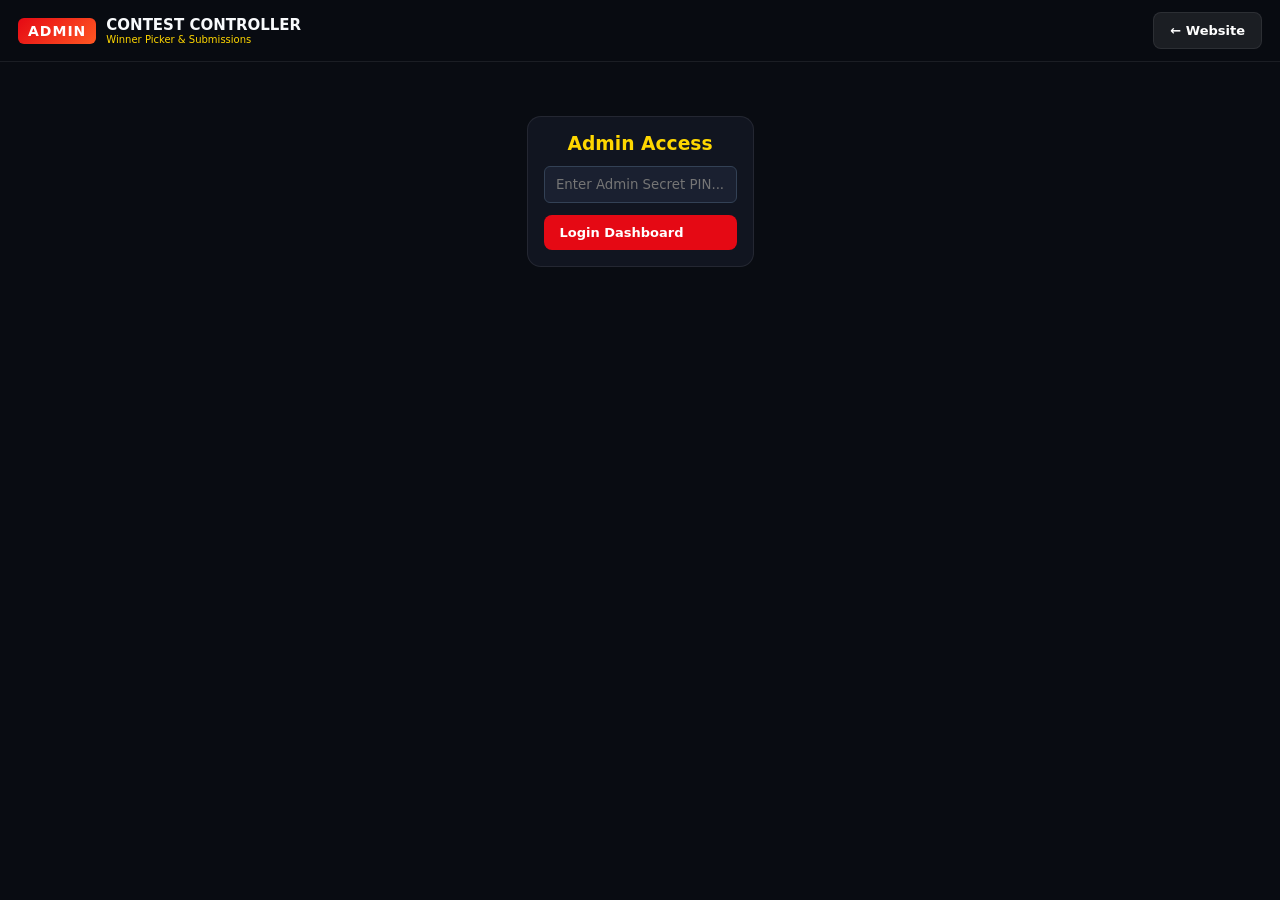
==== admin.html @ 9ddfe8a0 "Add admin.html for contest management interface" ====
<!DOCTYPE html>
<html lang="hi">
<head>
  <meta charset="UTF-8">
  <meta name="viewport" content="width=device-width, initial-scale=1.0">
  <title>NEWS 7AMPM - Live Contest Admin & Winner Picker</title>
  <link rel="stylesheet" href="style.css">
  <style>
    .admin-grid {
      display: grid;
      grid-template-columns: 1fr 1fr;
      gap: 16px;
    }
    @media(max-width: 768px) {
      .admin-grid { grid-template-columns: 1fr; }
    }
    .panel-box {
      background: var(--card-bg);
      border: 1px solid var(--card-border);
      border-radius: 14px;
      padding: 16px;
      display: flex;
      flex-direction: column;
      gap: 12px;
    }
    .winner-slot {
      background: rgba(10, 14, 24, 0.8);
      border: 2px dashed var(--accent);
      border-radius: 12px;
      padding: 18px;
      text-align: center;
    }
    .winner-name {
      font-size: 22px;
      font-weight: 900;
      color: var(--accent);
      margin: 6px 0;
    }
    .slot-title {
      font-size: 12px;
      text-transform: uppercase;
      font-weight: 800;
      color: var(--text-muted);
    }
  </style>
</head>
<body>

  <header class="app-header">
    <div class="brand-wrap">
      <div class="brand-logo">ADMIN</div>
      <div class="brand-text">
        <h1>CONTEST CONTROLLER</h1>
        <p>Winner Picker & Submissions</p>
      </div>
    </div>
    <a href="index.html" class="btn btn-secondary mini-btn">← Website</a>
  </header>

  <main class="main-wrapper">

    <!-- Admin Authentication State -->
    <div id="authGate" class="panel-box" style="max-width: 400px; margin: 40px auto; text-align: center;">
      <h3 style="color: var(--accent);">Admin Access</h3>
      <input type="password" id="adminPassInput" placeholder="Enter Admin Secret PIN..." style="padding: 10px; background: #1a2030; border: 1px solid #334155; color: #fff; border-radius: 6px; text-align: center;">
      <button class="btn btn-primary" onclick="verifyAdmin()">Login Dashboard</button>
    </div>

    <!-- Admin Operations Panel -->
    <div id="adminDashboard" style="display: none;" class="admin-grid">

      <!-- Left Column: Controls & Filters -->
      <div class="panel-box">
        <h3 style="color: var(--accent);">🎯 Contest Filter & Pick Winner</h3>
        
        <div style="display: flex; gap: 8px;">
          <input type="text" id="filterQC" placeholder="Question Code (e.g. QC-101)" style="flex: 1; padding: 8px; background: #161c2c; border: 1px solid #334155; color: #fff; border-radius: 6px;">
          <select id="filterCorrectOpt" style="padding: 8px; background: #161c2c; border: 1px solid #334155; color: #fff; border-radius: 6px;">
            <option value="A">Opt A</option>
            <option value="B">Opt B</option>
            <option value="C">Opt C</option>
            <option value="D" selected>Opt D</option>
          </select>
        </div>

        <button class="btn btn-accent" onclick="filterEligibleParticipants()">🔍 1. Filter Correct Submissions</button>
        <p style="font-size: 11px; color: var(--text-muted);" id="eligibleCountText">योग्य प्रतिभागी: 0</p>

        <!-- Lucky Draw Random Picker Button -->
        <div style="border-top: 1px solid var(--card-border); padding-top: 12px; display: flex; flex-direction: column; gap: 8px;">
          <button class="btn btn-primary" onclick="pickRandomWinner(1)">🥇 Pick 1st Winner (Random)</button>
          <button class="btn btn-secondary" onclick="pickRandomWinner(2)">🥈 Pick 2nd Winner (Random)</button>
          <button class="btn btn-secondary" onclick="pickRandomWinner(3)">🥉 Pick 3rd Winner (Random)</button>
        </div>
      </div>

      <!-- Right Column: Live Winner Podium Display -->
      <div class="panel-box">
        <h3 style="color: var(--accent);">🏆 Live Winner Showcase</h3>
        
        <div class="winner-slot">
          <div class="slot-title">🥇 FIRST WINNER</div>
          <div class="winner-name" id="win1">- WAITING -</div>
          <div style="font-size: 11px; color: var(--text-muted);" id="win1Details">Details will appear here</div>
        </div>

        <div class="winner-slot" style="border-color: #94a3b8;">
          <div class="slot-title">🥈 SECOND WINNER</div>
          <div class="winner-name" id="win2" style="color: #cbd5e1;">- WAITING -</div>
          <div style="font-size: 11px; color: var(--text-muted);" id="win2Details">Details will appear here</div>
        </div>

        <div class="winner-slot" style="border-color: #cd7f32;">
          <div class="slot-title">🥉 THIRD WINNER</div>
          <div class="winner-name" id="win3" style="color: #cd7f32;">- WAITING -</div>
          <div style="font-size: 11px; color: var(--text-muted);" id="win3Details">Details will appear here</div>
        </div>
      </div>

    </div>

  </main>

  <script>
    const ADMIN_SECRET_PIN = "7ampm2026"; // Change to your preferred PIN
    let allSubmissions = [];
    let eligiblePool = [];

    function verifyAdmin() {
      const pin = document.getElementById('adminPassInput').value.trim();
      if (pin === ADMIN_SECRET_PIN) {
        document.getElementById('authGate').style.display = 'none';
        document.getElementById('adminDashboard').style.display = 'grid';
        loadAdminData();
      } else {
        alert("गलत पासवर्ड!");
      }
    }

    async function loadAdminData() {
      // Connects with Apps Script (action=getAdminData)
      try {
        const res = await fetch("https://script.google.com/macros/s/AKfycbx_PLACEHOLDER_KEY/exec?action=getAdminData&pin=" + ADMIN_SECRET_PIN);
        const data = await res.json();
        allSubmissions = data.records || [];
      } catch (e) {
        // Mock fallback data for instant demo
        allSubmissions = [
          { name: "Rahul Sharma", phone: "98765xxxxx", qCode: "QC-101", selectedOption: "D" },
          { name: "Sunil Verma", phone: "91234xxxxx", qCode: "QC-101", selectedOption: "D" },
          { name: "Pooja Singh", phone: "94567xxxxx", qCode: "QC-101", selectedOption: "B" },
          { name: "Vikram Das", phone: "96789xxxxx", qCode: "QC-101", selectedOption: "D" }
        ];
      }
    }

    function filterEligibleParticipants() {
      const qCode = document.getElementById('filterQC').value.trim().toUpperCase();
      const correct = document.getElementById('filterCorrectOpt').value.trim().toUpperCase();

      eligiblePool = allSubmissions.filter(item => {
        const matchQC = qCode ? (item.qCode && item.qCode.toUpperCase() === qCode) : true;
        const matchAns = item.selectedOption && item.selectedOption.toUpperCase() === correct;
        return matchQC && matchAns;
      });

      document.getElementById('eligibleCountText').innerText = `योग्य प्रतिभागी (Correct Answers): ${eligiblePool.length}`;
      if (eligiblePool.length === 0) {
        alert("इस फ़िल्टर में कोई सही जवाब नहीं मिला!");
      }
    }

    function pickRandomWinner(rank) {
      if (eligiblePool.length === 0) {
        alert("पहले 'Filter Correct Submissions' दबाकर लिस्ट लोड करें!");
        return;
      }

      const randIdx = Math.floor(Math.random() * eligiblePool.length);
      const winner = eligiblePool[randIdx];

      // Remove winner so same person doesn't win 1st and 2nd
      eligiblePool.splice(randIdx, 1);

      document.getElementById(`win${rank}`).innerText = winner.name;
      document.getElementById(`win${rank}Details`).innerText = `Phone: ${winner.phone || 'Verified'} | Code: ${winner.qCode}`;
    }
  </script>
</body>
</html>
---- style.css ----
:root {
  --bg-dark: #090c12;
  --card-bg: rgba(20, 25, 38, 0.75);
  --card-border: rgba(255, 255, 255, 0.08);
  --primary: #e50914;
  --accent: #ffd700;
  --accent-glow: rgba(255, 215, 0, 0.35);
  --text-main: #f8fafc;
  --text-muted: #94a3b8;
  --success: #10b981;
  --info: #3b82f6;
  --dock-bg: rgba(14, 18, 27, 0.92);
}

* {
  margin: 0;
  padding: 0;
  box-sizing: border-box;
  font-family: 'Segoe UI', system-ui, -apple-system, sans-serif;
}

body {
  background-color: var(--bg-dark);
  color: var(--text-main);
  padding-bottom: 85px; /* Dock bar spacing */
  overflow-x: hidden;
}

/* Header */
.app-header {
  position: sticky;
  top: 0;
  z-index: 100;
  background: rgba(9, 12, 18, 0.95);
  backdrop-filter: blur(12px);
  border-bottom: 1px solid var(--card-border);
  padding: 12px 18px;
  display: flex;
  justify-content: space-between;
  align-items: center;
}

.brand-wrap {
  display: flex;
  align-items: center;
  gap: 10px;
}

.brand-logo {
  background: linear-gradient(135deg, var(--primary), #ff5722);
  color: #fff;
  font-weight: 900;
  font-size: 14px;
  padding: 5px 10px;
  border-radius: 6px;
  letter-spacing: 1px;
}

.brand-text h1 {
  font-size: 15px;
  font-weight: 800;
  color: var(--text-main);
}

.brand-text p {
  font-size: 10px;
  color: var(--accent);
}

.header-right {
  display: flex;
  align-items: center;
  gap: 12px;
}

.live-indicator {
  display: inline-flex;
  align-items: center;
  gap: 6px;
  background: rgba(229, 9, 20, 0.15);
  border: 1px solid var(--primary);
  color: #ff4d4d;
  font-size: 11px;
  font-weight: 800;
  padding: 4px 10px;
  border-radius: 20px;
}

.live-indicator.closed {
  background: rgba(148, 163, 184, 0.1);
  border-color: var(--text-muted);
  color: var(--text-muted);
}

.pulse-dot {
  width: 7px;
  height: 7px;
  background: var(--primary);
  border-radius: 50%;
  animation: pulseAnim 1.2s infinite;
}

@keyframes pulseAnim {
  0% { transform: scale(0.9); opacity: 0.6; }
  50% { transform: scale(1.3); opacity: 1; }
  100% { transform: scale(0.9); opacity: 0.6; }
}

.menu-toggle-btn {
  background: transparent;
  border: 1px solid var(--card-border);
  color: var(--text-main);
  font-size: 18px;
  padding: 4px 10px;
  border-radius: 6px;
  cursor: pointer;
}

/* Side Drawer Menu */
.side-drawer {
  position: fixed;
  top: 0;
  right: -280px;
  width: 270px;
  height: 100vh;
  background: #111522;
  border-left: 1px solid var(--card-border);
  z-index: 200;
  transition: right 0.3s ease;
  padding: 20px;
  display: flex;
  flex-direction: column;
  gap: 16px;
}

.side-drawer.open {
  right: 0;
}

.drawer-header {
  display: flex;
  justify-content: space-between;
  align-items: center;
  border-bottom: 1px solid var(--card-border);
  padding-bottom: 10px;
}

.drawer-nav a {
  display: block;
  color: var(--text-main);
  text-decoration: none;
  padding: 10px 0;
  font-size: 14px;
  border-bottom: 1px dashed rgba(255, 255, 255, 0.05);
}

/* Container */
.main-wrapper {
  max-width: 960px;
  margin: 0 auto;
  padding: 14px;
  display: flex;
  flex-direction: column;
  gap: 18px;
}

/* Hero Section */
.hero-card {
  background: linear-gradient(135deg, rgba(20, 25, 42, 0.9) 0%, rgba(10, 13, 20, 0.95) 100%);
  border: 1px solid var(--card-border);
  border-radius: 16px;
  padding: 20px 18px;
  text-align: center;
  box-shadow: 0 10px 30px rgba(0, 0, 0, 0.5);
}

.hero-card h2 {
  font-size: 20px;
  font-weight: 900;
  color: #fff;
  margin-bottom: 8px;
}

.hero-card h2 span {
  color: var(--accent);
}

.hero-card p {
  font-size: 13px;
  color: var(--text-muted);
  line-height: 1.5;
  margin-bottom: 16px;
}

.hero-actions {
  display: flex;
  justify-content: center;
  gap: 10px;
  flex-wrap: wrap;
}

.btn {
  padding: 10px 16px;
  border-radius: 8px;
  font-size: 13px;
  font-weight: 700;
  text-decoration: none;
  cursor: pointer;
  display: inline-flex;
  align-items: center;
  gap: 6px;
  border: none;
}

.btn-primary {
  background: var(--primary);
  color: #fff;
}

.btn-accent {
  background: var(--accent);
  color: #000;
}

.btn-secondary {
  background: rgba(255, 255, 255, 0.08);
  color: #fff;
  border: 1px solid var(--card-border);
}

/* Notice & Expandable Accordion */
.announcement-box {
  background: var(--card-bg);
  border: 1px solid var(--card-border);
  border-left: 4px solid var(--accent);
  border-radius: 12px;
  overflow: hidden;
}

.announcement-bar {
  padding: 14px;
  display: flex;
  justify-content: space-between;
  align-items: center;
  cursor: pointer;
}

.announcement-title {
  display: flex;
  align-items: center;
  gap: 8px;
  font-size: 13px;
  font-weight: 800;
  color: var(--accent);
}

.announcement-body {
  max-height: 0;
  overflow: hidden;
  transition: max-height 0.35s ease, padding 0.35s ease;
  background: rgba(10, 14, 22, 0.6);
  padding: 0 14px;
}

.announcement-body.active {
  max-height: 500px;
  padding: 14px;
  border-top: 1px solid var(--card-border);
}

.form-embed-wrapper {
  margin-top: 12px;
  text-align: center;
}

/* 2x2 Feature Grid Boxes */
.feature-grid {
  display: grid;
  grid-template-columns: repeat(2, 1fr);
  gap: 12px;
}

@media (max-width: 500px) {
  .feature-grid {
    grid-template-columns: 1fr;
  }
}

.square-card {
  background: var(--card-bg);
  border: 1px solid var(--card-border);
  border-radius: 14px;
  padding: 16px;
  display: flex;
  flex-direction: column;
  gap: 8px;
  text-decoration: none;
  color: inherit;
  transition: transform 0.2s ease, border-color 0.2s ease;
}

.square-card:hover {
  transform: translateY(-2px);
  border-color: var(--accent);
}

.square-icon {
  font-size: 26px;
}

.square-card h3 {
  font-size: 15px;
  color: #fff;
  font-weight: 800;
}

.square-card p {
  font-size: 11px;
  color: var(--text-muted);
  line-height: 1.4;
}

/* Participants Live Ticker Table */
.live-feed-section {
  background: var(--card-bg);
  border: 1px solid var(--card-border);
  border-radius: 14px;
  padding: 16px;
}

.feed-header {
  display: flex;
  justify-content: space-between;
  align-items: center;
  margin-bottom: 12px;
}

.feed-header h3 {
  font-size: 14px;
  color: var(--text-main);
  display: flex;
  align-items: center;
  gap: 6px;
}

.table-responsive {
  width: 100%;
  overflow-x: auto;
}

.live-table {
  width: 100%;
  border-collapse: collapse;
  font-size: 12px;
  text-align: left;
}

.live-table th {
  background: rgba(255, 255, 255, 0.04);
  padding: 8px 10px;
  color: var(--accent);
  font-weight: 700;
  border-bottom: 1px solid var(--card-border);
}

.live-table td {
  padding: 8px 10px;
  border-bottom: 1px solid rgba(255, 255, 255, 0.04);
  color: #cbd5e1;
}

.badge-qc {
  background: var(--info);
  color: #fff;
  font-weight: 800;
  padding: 2px 6px;
  border-radius: 4px;
  font-size: 10px;
}

.badge-opt {
  background: rgba(16, 185, 129, 0.15);
  border: 1px solid var(--success);
  color: var(--success);
  font-weight: 900;
  padding: 2px 8px;
  border-radius: 4px;
}

/* Floating Bottom Dock */
.bottom-dock {
  position: fixed;
  bottom: 0;
  left: 0;
  right: 0;
  background: var(--dock-bg);
  backdrop-filter: blur(14px);
  border-top: 1px solid var(--card-border);
  display: flex;
  justify-content: space-around;
  padding: 8px 6px;
  z-index: 100;
}

.dock-item {
  display: flex;
  flex-direction: column;
  align-items: center;
  gap: 4px;
  text-decoration: none;
  color: var(--text-muted);
  font-size: 10px;
  font-weight: 700;
}

.dock-item.active,
.dock-item:hover {
  color: var(--accent);
}

.dock-icon {
  font-size: 18px;
}

/* Footer */
.app-footer {
  text-align: center;
  padding: 20px 14px;
  font-size: 11px;
  color: var(--text-muted);
  border-top: 1px solid var(--card-border);
  margin-top: 20px;
}
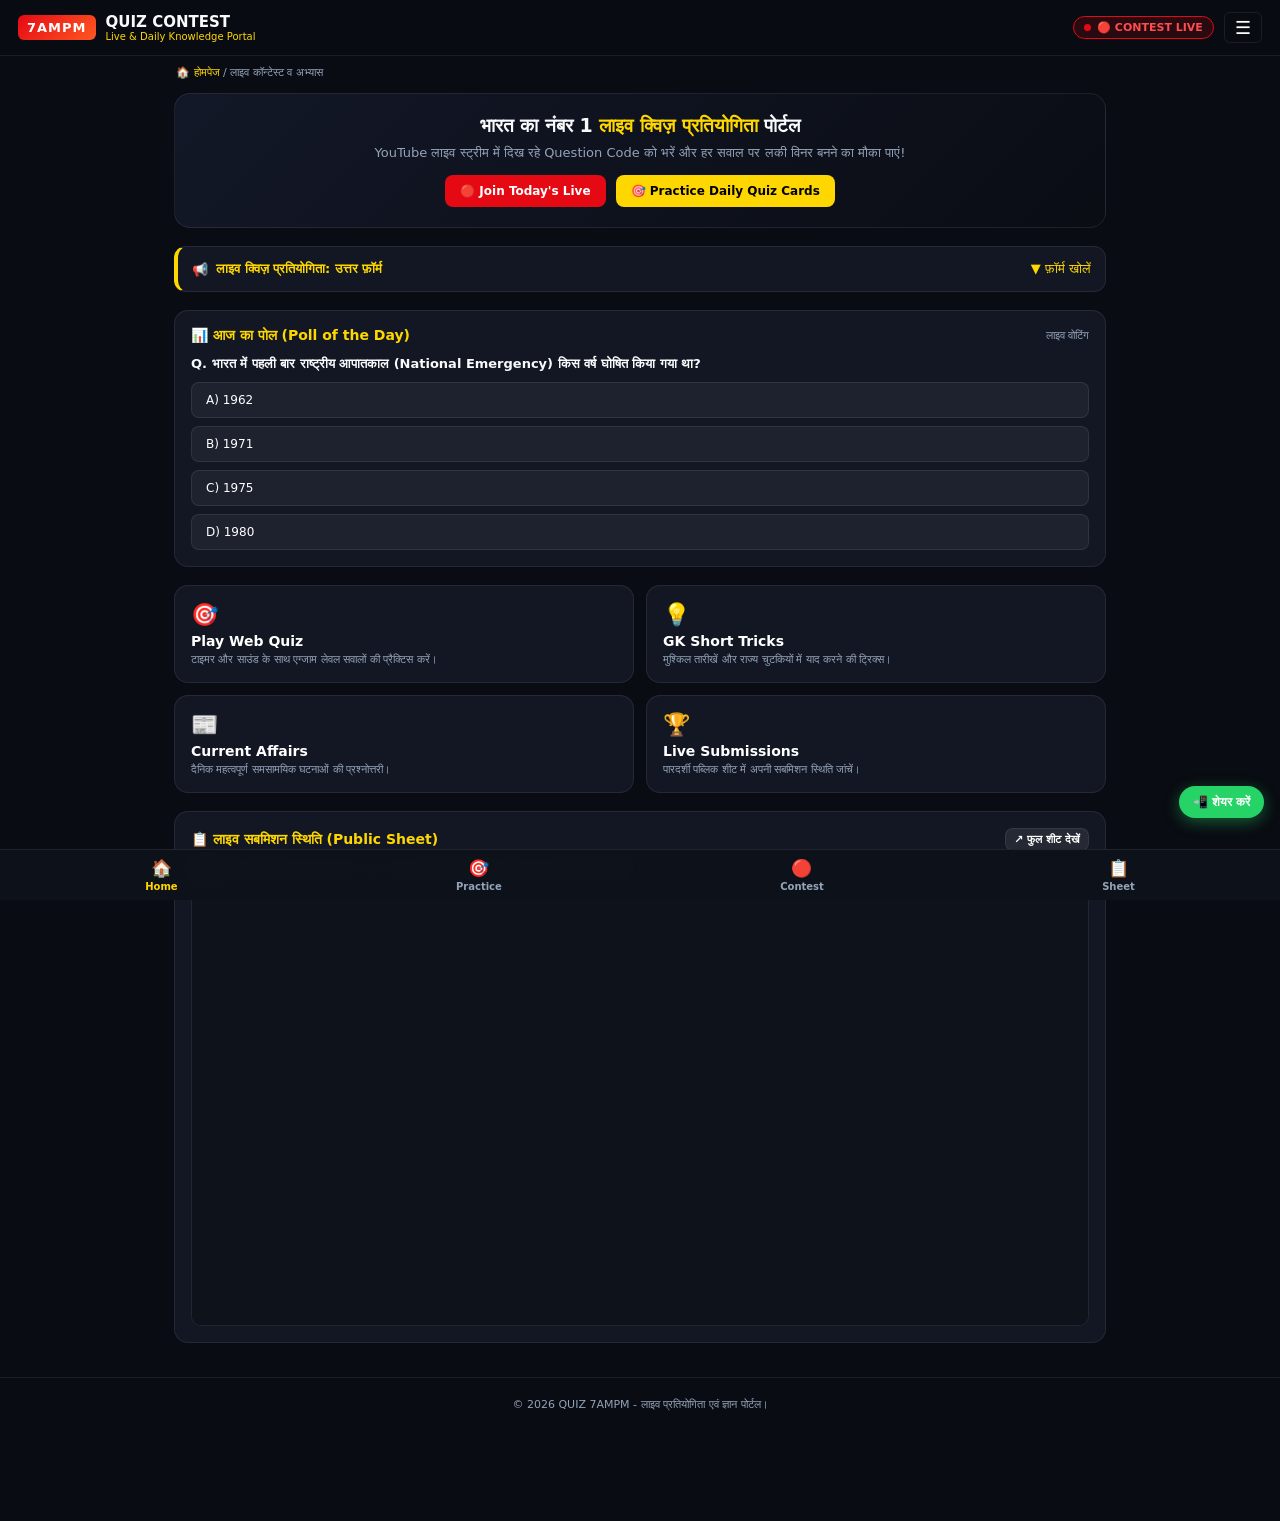
==== commit 27d473f0: "Revise admin page for QUIZ 7AMPM theme Updated the title and meta tags for SEO, modified the header " ====
--- a/admin.html
+++ b/admin.html
@@ -3,187 +3,498 @@
 <head>
   <meta charset="UTF-8">
   <meta name="viewport" content="width=device-width, initial-scale=1.0">
-  <title>NEWS 7AMPM - Live Contest Admin & Winner Picker</title>
-  <link rel="stylesheet" href="style.css">
+  <title>QUIZ 7AMPM - लाइव क्विज़ प्रतियोगिता व डेली सामान्य ज्ञान हब</title>
+
+  <!-- ================= TECHNICAL SEO & META TAGS ================= -->
+  <meta name="title" content="QUIZ 7AMPM - लाइव क्विज़ प्रतियोगिता व डेली सामान्य ज्ञान हब">
+  <meta name="description" content="YouTube लाइव क्विज़ प्रतियोगिता में भाग लें, सही उत्तर सबमिट करें और लकी विनर बनें। प्रतिदिन नए GK प्रश्नोत्तरी, ट्रिक्स और करेंट अफेयर्स।">
+  <meta name="keywords" content="Live Quiz Contest, Daily GK Hindi, Current Affairs 2026, YouTube Quiz Live, GK Tricks, SSC GD GK, Railway NTPC Quiz">
+  <meta name="robots" content="index, follow">
+  <meta name="theme-color" content="#e50914">
+
+  <!-- Open Graph / WhatsApp / Facebook Preview -->
+  <meta property="og:type" content="website">
+  <meta property="og:url" content="https://quiz7ampm.com/">
+  <meta property="og:title" content="QUIZ 7AMPM - लाइव क्विज़ प्रतियोगिता व डेली GK">
+  <meta property="og:description" content="लाइव स्ट्रीम में सही विकल्प चुनें और लकी विनर बनें। अभी भाग लें!">
+  <meta property="og:image" content="https://quiz7ampm.com/assets/og-banner.jpg">
+  <meta property="og:image:width" content="1200">
+  <meta property="og:image:height" content="630">
+
+  <!-- Twitter Card -->
+  <meta property="twitter:card" content="summary_large_image">
+  <meta property="twitter:url" content="https://quiz7ampm.com/">
+  <meta property="twitter:title" content="QUIZ 7AMPM - लाइव क्विज़ प्रतियोगिता">
+  <meta property="twitter:description" content="YouTube लाइव क्विज़ में हिस्सा लें और अपना सामान्य ज्ञान परखें।">
+  <meta property="twitter:image" content="https://quiz7ampm.com/assets/og-banner.jpg">
+
+  <!-- Canonical -->
+  <link rel="canonical" href="https://quiz7ampm.com/">
+
+  <!-- Favicon -->
+  <link rel="icon" href="data:image/svg+xml,<svg xmlns=%22http://www.w3.org/2000/svg%22 viewBox=%220 0 100 100%22><text y=%22.9em%22 font-size=%2290%22>🎯</text></svg>">
+
+  <!-- ================= STRUCTURED DATA (JSON-LD SCHEMA) ================= -->
+  <script type="application/ld+json">
+  {
+    "@context": "https://schema.org",
+    "@graph": [
+      {
+        "@type": "WebSite",
+        "@id": "https://quiz7ampm.com/#website",
+        "url": "https://quiz7ampm.com/",
+        "name": "QUIZ 7AMPM",
+        "description": "लाइव क्विज़ प्रतियोगिता और सामान्य ज्ञान पोर्टल",
+        "inLanguage": "hi"
+      },
+      {
+        "@type": "BreadcrumbList",
+        "@id": "https://quiz7ampm.com/#breadcrumb",
+        "itemListElement": [
+          {
+            "@type": "ListItem",
+            "position": 1,
+            "name": "होमपेज",
+            "item": "https://quiz7ampm.com/"
+          }
+        ]
+      }
+    ]
+  }
+  </script>
+
+  <!-- ================= EMBEDDED CSS STYLES ================= -->
   <style>
-    .admin-grid {
-      display: grid;
-      grid-template-columns: 1fr 1fr;
-      gap: 16px;
-    }
-    @media(max-width: 768px) {
-      .admin-grid { grid-template-columns: 1fr; }
-    }
-    .panel-box {
-      background: var(--card-bg);
-      border: 1px solid var(--card-border);
-      border-radius: 14px;
-      padding: 16px;
-      display: flex;
-      flex-direction: column;
-      gap: 12px;
-    }
-    .winner-slot {
-      background: rgba(10, 14, 24, 0.8);
-      border: 2px dashed var(--accent);
-      border-radius: 12px;
-      padding: 18px;
-      text-align: center;
-    }
-    .winner-name {
-      font-size: 22px;
-      font-weight: 900;
-      color: var(--accent);
-      margin: 6px 0;
-    }
-    .slot-title {
-      font-size: 12px;
-      text-transform: uppercase;
-      font-weight: 800;
-      color: var(--text-muted);
-    }
+    :root {
+      --bg-dark: #090c12;
+      --card-bg: rgba(20, 25, 38, 0.9);
+      --card-border: rgba(255, 255, 255, 0.08);
+      --primary: #e50914;
+      --accent: #ffd700;
+      --text-main: #f8fafc;
+      --text-muted: #94a3b8;
+      --success: #10b981;
+      --dock-bg: rgba(14, 18, 27, 0.96);
+    }
+
+    * { margin: 0; padding: 0; box-sizing: border-box; font-family: 'Segoe UI', system-ui, -apple-system, sans-serif; }
+    body { background-color: var(--bg-dark); color: var(--text-main); padding-bottom: 90px; }
+
+    /* Sticky Header */
+    .app-header {
+      position: sticky; top: 0; z-index: 100;
+      background: rgba(9, 12, 18, 0.97);
+      backdrop-filter: blur(12px);
+      border-bottom: 1px solid var(--card-border);
+      padding: 12px 18px;
+      display: flex; justify-content: space-between; align-items: center;
+    }
+    .brand-wrap { display: flex; align-items: center; gap: 10px; }
+    .brand-logo { background: linear-gradient(135deg, var(--primary), #ff5722); color: #fff; font-weight: 900; font-size: 13px; padding: 5px 9px; border-radius: 6px; letter-spacing: 1px; }
+    .brand-text h1 { font-size: 15px; font-weight: 800; color: var(--text-main); }
+    .brand-text p { font-size: 10px; color: var(--accent); }
+
+    .header-right { display: flex; align-items: center; gap: 10px; }
+    .live-indicator {
+      display: inline-flex; align-items: center; gap: 6px;
+      font-size: 11px; font-weight: 800; padding: 4px 10px; border-radius: 20px;
+    }
+    .live-indicator.online { background: rgba(229, 9, 20, 0.15); border: 1px solid var(--primary); color: #ff4d4d; }
+    .live-indicator.offline { background: rgba(148, 163, 184, 0.1); border: 1px solid #475569; color: #94a3b8; }
+    .pulse-dot { width: 7px; height: 7px; border-radius: 50%; }
+    .online .pulse-dot { background: var(--primary); animation: pulseAnim 1.2s infinite; }
+    .offline .pulse-dot { background: #64748b; }
+
+    @keyframes pulseAnim {
+      0%, 100% { transform: scale(0.9); opacity: 0.6; }
+      50% { transform: scale(1.3); opacity: 1; }
+    }
+
+    .menu-toggle-btn { background: transparent; border: 1px solid var(--card-border); color: #fff; font-size: 18px; padding: 4px 10px; border-radius: 6px; cursor: pointer; }
+
+    /* Side Drawer */
+    .side-drawer {
+      position: fixed; top: 0; right: -280px; width: 270px; height: 100vh;
+      background: #111522; border-left: 1px solid var(--card-border); z-index: 200;
+      transition: right 0.3s ease; padding: 20px; display: flex; flex-direction: column; gap: 15px;
+    }
+    .side-drawer.open { right: 0; }
+    .drawer-header { display: flex; justify-content: space-between; align-items: center; border-bottom: 1px solid var(--card-border); padding-bottom: 10px; }
+    .drawer-nav a { display: block; color: var(--text-main); text-decoration: none; padding: 10px 0; font-size: 13px; border-bottom: 1px dashed rgba(255, 255, 255, 0.05); }
+
+    /* Breadcrumbs */
+    .breadcrumb-nav { max-width: 960px; margin: 10px auto 0; padding: 0 16px; font-size: 11px; color: var(--text-muted); }
+    .breadcrumb-nav a { color: var(--accent); text-decoration: none; }
+
+    /* Main Container */
+    .main-wrapper { max-width: 960px; margin: 0 auto; padding: 14px; display: flex; flex-direction: column; gap: 18px; }
+
+    /* Hero */
+    .hero-card {
+      background: linear-gradient(135deg, rgba(20, 25, 42, 0.95), rgba(10, 13, 20, 0.98));
+      border: 1px solid var(--card-border); border-radius: 16px; padding: 20px 16px; text-align: center;
+    }
+    .hero-card h2 { font-size: 19px; font-weight: 900; margin-bottom: 8px; }
+    .hero-card h2 span { color: var(--accent); }
+    .hero-card p { font-size: 13px; color: var(--text-muted); margin-bottom: 14px; }
+    .hero-actions { display: flex; justify-content: center; gap: 10px; flex-wrap: wrap; }
+
+    .btn {
+      padding: 9px 15px; border-radius: 8px; font-size: 12px; font-weight: 700;
+      text-decoration: none; display: inline-flex; align-items: center; gap: 6px; border: none; cursor: pointer;
+    }
+    .btn-primary { background: var(--primary); color: #fff; }
+    .btn-accent { background: var(--accent); color: #000; font-weight: 800; }
+    .btn-secondary { background: rgba(255, 255, 255, 0.08); color: #fff; border: 1px solid var(--card-border); }
+
+    /* Announcement Box & Contest */
+    .announcement-box {
+      background: var(--card-bg); border: 1px solid var(--card-border);
+      border-left: 4px solid var(--accent); border-radius: 12px; overflow: hidden;
+    }
+    .announcement-bar { padding: 14px; display: flex; justify-content: space-between; align-items: center; cursor: pointer; }
+    .announcement-title { display: flex; align-items: center; gap: 8px; font-size: 13px; font-weight: 800; color: var(--accent); }
+    .announcement-body { display: none; background: rgba(10, 14, 22, 0.7); padding: 14px; border-top: 1px solid var(--card-border); }
+    .announcement-body.active { display: block; }
+
+    .closed-msg {
+      display: none; padding: 16px; text-align: center;
+      background: rgba(229, 9, 20, 0.12); border: 1px dashed var(--primary);
+      border-radius: 8px; color: #ff9999; font-size: 13px; font-weight: 700;
+    }
+    .announcement-box.is-closed .closed-msg { display: block; }
+    .announcement-box.is-closed .live-only-content { display: none !important; }
+
+    /* Iframe Scroll Container */
+    .iframe-embed-box {
+      width: 100%; height: 520px; border-radius: 10px; overflow-y: auto;
+      -webkit-overflow-scrolling: touch; background: #0e121b; border: 1px solid var(--card-border); margin-top: 10px;
+    }
+    .iframe-embed-box iframe { width: 100%; height: 100%; min-height: 520px; border: none; display: block; }
+
+    /* Knowledge Hub Widgets */
+    .widget-box { background: var(--card-bg); border: 1px solid var(--card-border); border-radius: 14px; padding: 16px; }
+    .widget-header { display: flex; justify-content: space-between; align-items: center; margin-bottom: 12px; }
+    .widget-header h3 { font-size: 14px; color: var(--accent); font-weight: 800; }
+
+    /* Poll of the Day */
+    .poll-options { display: flex; flex-direction: column; gap: 8px; margin-top: 10px; }
+    .poll-btn {
+      background: rgba(255, 255, 255, 0.05); border: 1px solid var(--card-border);
+      color: #fff; padding: 10px 14px; border-radius: 8px; font-size: 12px;
+      text-align: left; cursor: pointer; display: flex; justify-content: space-between;
+    }
+    .poll-btn:hover { border-color: var(--accent); }
+    .poll-percent { color: var(--accent); font-weight: bold; display: none; }
+
+    /* Feature Grid (4-Items) */
+    .feature-grid { display: grid; grid-template-columns: repeat(2, 1fr); gap: 12px; }
+    @media (max-width: 520px) { .feature-grid { grid-template-columns: 1fr; } }
+    .square-card {
+      background: var(--card-bg); border: 1px solid var(--card-border);
+      border-radius: 14px; padding: 16px; text-decoration: none; color: inherit;
+    }
+    .square-icon { font-size: 22px; margin-bottom: 6px; }
+    .square-card h4 { font-size: 14px; color: #fff; margin-bottom: 4px; }
+    .square-card p { font-size: 11px; color: var(--text-muted); }
+
+    /* Floating WhatsApp Share */
+    .whatsapp-float-btn {
+      position: fixed; bottom: 82px; right: 16px; background: #25d366; color: #fff;
+      font-weight: 800; font-size: 12px; padding: 9px 14px; border-radius: 30px;
+      text-decoration: none; box-shadow: 0 4px 15px rgba(37, 211, 102, 0.4);
+      display: flex; align-items: center; gap: 6px; z-index: 99;
+    }
+
+    /* Bottom Dock */
+    .bottom-dock {
+      position: fixed; bottom: 0; left: 0; right: 0; background: var(--dock-bg);
+      backdrop-filter: blur(14px); border-top: 1px solid var(--card-border);
+      display: flex; justify-content: space-around; padding: 8px 6px; z-index: 100;
+    }
+    .dock-item { display: flex; flex-direction: column; align-items: center; gap: 3px; text-decoration: none; color: var(--text-muted); font-size: 10px; font-weight: 700; }
+    .dock-item.active, .dock-item:hover { color: var(--accent); }
+    .dock-icon { font-size: 17px; }
+
+    .app-footer { text-align: center; padding: 20px 14px; font-size: 11px; color: var(--text-muted); border-top: 1px solid var(--card-border); margin-top: 20px; }
   </style>
 </head>
 <body>
 
+  <!-- ================= TOP HEADER ================= -->
   <header class="app-header">
     <div class="brand-wrap">
-      <div class="brand-logo">ADMIN</div>
+      <div class="brand-logo">7AMPM</div>
       <div class="brand-text">
-        <h1>CONTEST CONTROLLER</h1>
-        <p>Winner Picker & Submissions</p>
+        <h1>QUIZ CONTEST</h1>
+        <p>Live & Daily Knowledge Portal</p>
       </div>
     </div>
-    <a href="index.html" class="btn btn-secondary mini-btn">← Website</a>
+    <div class="header-right">
+      <div class="live-indicator" id="headerLiveBadge">
+        <span class="pulse-dot"></span>
+        <span id="headerLiveText">Checking...</span>
+      </div>
+      <button class="menu-toggle-btn" onclick="toggleDrawer()">☰</button>
+    </div>
   </header>
 
+  <!-- Side Navigation Drawer -->
+  <aside class="side-drawer" id="sideDrawer">
+    <div class="drawer-header">
+      <h3 style="color: var(--accent);">Menu Navigation</h3>
+      <button class="menu-toggle-btn" onclick="toggleDrawer()">✕</button>
+    </div>
+    <nav class="drawer-nav">
+      <a href="index.html">🏠 होमपेज (Home)</a>
+      <a href="quizpage.html">🎯 डेली क्विज़ कार्ड्स (Play Quiz)</a>
+      <a href="#contestSection">🔴 लाइव क्विज़ कॉन्टेस्ट (Contest Hub)</a>
+      <a href="#publicSheetSection">📋 लाइव सबमिशन शीट (Public Sheet)</a>
+      <a href="#pollSection">📊 आज का पोल (Poll of the Day)</a>
+    </nav>
+  </aside>
+
+  <!-- Breadcrumb -->
+  <nav class="breadcrumb-nav" aria-label="Breadcrumb">
+    <span>🏠 <a href="index.html">होमपेज</a></span> / <span>लाइव कॉन्टेस्ट व अभ्यास</span>
+  </nav>
+
+  <!-- ================= MAIN WRAPPER ================= -->
   <main class="main-wrapper">
 
-    <!-- Admin Authentication State -->
-    <div id="authGate" class="panel-box" style="max-width: 400px; margin: 40px auto; text-align: center;">
-      <h3 style="color: var(--accent);">Admin Access</h3>
-      <input type="password" id="adminPassInput" placeholder="Enter Admin Secret PIN..." style="padding: 10px; background: #1a2030; border: 1px solid #334155; color: #fff; border-radius: 6px; text-align: center;">
-      <button class="btn btn-primary" onclick="verifyAdmin()">Login Dashboard</button>
-    </div>
-
-    <!-- Admin Operations Panel -->
-    <div id="adminDashboard" style="display: none;" class="admin-grid">
-
-      <!-- Left Column: Controls & Filters -->
-      <div class="panel-box">
-        <h3 style="color: var(--accent);">🎯 Contest Filter & Pick Winner</h3>
+    <!-- 1. Hero Card -->
+    <section class="hero-card">
+      <h2>भारत का नंबर 1 <span>लाइव क्विज़ प्रतियोगिता</span> पोर्टल</h2>
+      <p>YouTube लाइव स्ट्रीम में दिख रहे Question Code को भरें और हर सवाल पर लकी विनर बनने का मौका पाएं!</p>
+      <div class="hero-actions">
+        <a href="#contestSection" class="btn btn-primary">🔴 Join Today's Live</a>
+        <a href="quizpage.html" class="btn btn-accent">🎯 Practice Daily Quiz Cards</a>
+      </div>
+    </section>
+
+    <!-- 2. Expandable Announcement & Google Form Hub (Master Managed) -->
+    <section class="announcement-box" id="contestSection">
+      <div class="announcement-bar" onclick="toggleAnnouncement()">
+        <div class="announcement-title">
+          <span>📢</span>
+          <span id="contestBoxTitle">लाइव क्विज़ प्रतियोगिता: उत्तर फ़ॉर्म</span>
+        </div>
+        <span id="expandIcon" style="font-size: 13px; color: var(--accent);">▼ फ़ॉर्म खोलें</span>
+      </div>
+
+      <div class="announcement-body" id="announcementBody">
         
-        <div style="display: flex; gap: 8px;">
-          <input type="text" id="filterQC" placeholder="Question Code (e.g. QC-101)" style="flex: 1; padding: 8px; background: #161c2c; border: 1px solid #334155; color: #fff; border-radius: 6px;">
-          <select id="filterCorrectOpt" style="padding: 8px; background: #161c2c; border: 1px solid #334155; color: #fff; border-radius: 6px;">
-            <option value="A">Opt A</option>
-            <option value="B">Opt B</option>
-            <option value="C">Opt C</option>
-            <option value="D" selected>Opt D</option>
-          </select>
+        <!-- Closed Notice (is-closed होने पर यह दिखेगा) -->
+        <div class="closed-msg" id="closedMessageText">
+          🚫 आज का लाइव कॉन्टेस्ट समाप्त हो चुका है! अगला कॉन्टेस्ट जल्द घोषित किया जाएगा।
         </div>
 
-        <button class="btn btn-accent" onclick="filterEligibleParticipants()">🔍 1. Filter Correct Submissions</button>
-        <p style="font-size: 11px; color: var(--text-muted);" id="eligibleCountText">योग्य प्रतिभागी: 0</p>
-
-        <!-- Lucky Draw Random Picker Button -->
-        <div style="border-top: 1px solid var(--card-border); padding-top: 12px; display: flex; flex-direction: column; gap: 8px;">
-          <button class="btn btn-primary" onclick="pickRandomWinner(1)">🥇 Pick 1st Winner (Random)</button>
-          <button class="btn btn-secondary" onclick="pickRandomWinner(2)">🥈 Pick 2nd Winner (Random)</button>
-          <button class="btn btn-secondary" onclick="pickRandomWinner(3)">🥉 Pick 3rd Winner (Random)</button>
+        <!-- Live Content (is-closed होने पर अपने आप हाइड होगा) -->
+        <div class="live-only-content">
+          <p id="rulesTextElement" style="font-size: 12px; color: #cbd5e1; line-height: 1.5; margin-bottom: 12px;">
+            <!-- Rules dynamically populated from CONFIG -->
+          </p>
+
+          <div class="iframe-embed-box">
+            <iframe id="googleFormIframe" src="" title="Live Quiz Google Form">फ़ॉर्म लोड हो रहा है…</iframe>
+          </div>
+
+          <div style="margin-top: 12px; text-align: center;">
+            <a id="googleFormDirectBtn" href="" target="_blank" class="btn btn-secondary" style="font-size: 12px; width: 100%; justify-content: center;">
+              ↗️ Google Form को अलग विंडो में खोलें (Open in New Tab)
+            </a>
+          </div>
         </div>
-      </div>
-
-      <!-- Right Column: Live Winner Podium Display -->
-      <div class="panel-box">
-        <h3 style="color: var(--accent);">🏆 Live Winner Showcase</h3>
-        
-        <div class="winner-slot">
-          <div class="slot-title">🥇 FIRST WINNER</div>
-          <div class="winner-name" id="win1">- WAITING -</div>
-          <div style="font-size: 11px; color: var(--text-muted);" id="win1Details">Details will appear here</div>
-        </div>
-
-        <div class="winner-slot" style="border-color: #94a3b8;">
-          <div class="slot-title">🥈 SECOND WINNER</div>
-          <div class="winner-name" id="win2" style="color: #cbd5e1;">- WAITING -</div>
-          <div style="font-size: 11px; color: var(--text-muted);" id="win2Details">Details will appear here</div>
-        </div>
-
-        <div class="winner-slot" style="border-color: #cd7f32;">
-          <div class="slot-title">🥉 THIRD WINNER</div>
-          <div class="winner-name" id="win3" style="color: #cd7f32;">- WAITING -</div>
-          <div style="font-size: 11px; color: var(--text-muted);" id="win3Details">Details will appear here</div>
-        </div>
-      </div>
-
-    </div>
+
+      </div>
+    </section>
+
+    <!-- 3. GK Trick & Poll of the Day Section (Keeps users busy) -->
+    <section class="widget-box" id="pollSection">
+      <div class="widget-header">
+        <h3>📊 आज का पोल (Poll of the Day)</h3>
+        <span style="font-size: 11px; color: var(--text-muted);">लाइव वोटिंग</span>
+      </div>
+      <p style="font-size: 13px; font-weight: 700; margin-bottom: 6px;" id="pollQuestion">
+        Q. भारत में पहली बार राष्ट्रीय आपातकाल (National Emergency) किस वर्ष घोषित किया गया था?
+      </p>
+      <div class="poll-options" id="pollBox">
+        <button class="poll-btn" onclick="votePoll(this, 18)"><span>A) 1962</span> <span class="poll-percent">68%</span></button>
+        <button class="poll-btn" onclick="votePoll(this, 5)"><span>B) 1971</span> <span class="poll-percent">16%</span></button>
+        <button class="poll-btn" onclick="votePoll(this, 3)"><span>C) 1975</span> <span class="poll-percent">12%</span></button>
+        <button class="poll-btn" onclick="votePoll(this, 1)"><span>D) 1980</span> <span class="poll-percent">4%</span></button>
+      </div>
+    </section>
+
+    <!-- 4. Quick Knowledge Cards (Feature Grid) -->
+    <section class="feature-grid">
+      <a href="quizpage.html" class="square-card">
+        <div class="square-icon">🎯</div>
+        <h4>Play Web Quiz</h4>
+        <p>टाइमर और साउंड के साथ एग्जाम लेवल सवालों की प्रैक्टिस करें।</p>
+      </a>
+      <a href="quizpage.html" class="square-card">
+        <div class="square-icon">💡</div>
+        <h4>GK Short Tricks</h4>
+        <p>मुश्किल तारीखें और राज्य चुटकियों में याद करने की ट्रिक्स।</p>
+      </a>
+      <a href="quizpage.html" class="square-card">
+        <div class="square-icon">📰</div>
+        <h4>Current Affairs</h4>
+        <p>दैनिक महत्वपूर्ण समसामयिक घटनाओं की प्रश्नोत्तरी।</p>
+      </a>
+      <a href="#publicSheetSection" class="square-card">
+        <div class="square-icon">🏆</div>
+        <h4>Live Submissions</h4>
+        <p>पारदर्शी पब्लिक शीट में अपनी सबमिशन स्थिति जांचें।</p>
+      </a>
+    </section>
+
+    <!-- 5. Public Google Sheet Section (Live Transparency) -->
+    <section class="widget-box" id="publicSheetSection">
+      <div class="widget-header">
+        <h3>📋 लाइव सबमिशन स्थिति (Public Sheet)</h3>
+        <a id="publicSheetDirectBtn" href="" target="_blank" class="btn btn-secondary" style="font-size: 11px; padding: 4px 8px;">
+          ↗️ फुल शीट देखें
+        </a>
+      </div>
+      <p style="font-size: 11px; color: var(--text-muted); margin-bottom: 8px;">
+        🔒 सुरक्षा नोट: केवल समय, Question Code, नाम और उत्तर दिखेगा। WhatsApp नंबर पूरी तरह सुरक्षित है।
+      </p>
+      <div class="iframe-embed-box" style="height: 440px;">
+        <iframe id="publicSheetIframe" src="" title="Public Submissions Sheet">शीट लोड हो रही है…</iframe>
+      </div>
+    </section>
 
   </main>
 
+  <!-- ================= FLOATING WHATSAPP SHARE ================= -->
+  <a href="javascript:void(0)" onclick="shareOnWhatsApp()" class="whatsapp-float-btn" title="दोस्तों को शेयर करें">
+    <span>📲 शेयर करें</span>
+  </a>
+
+  <!-- ================= BOTTOM FLOATING DOCK ================= -->
+  <nav class="bottom-dock">
+    <a href="index.html" class="dock-item active">
+      <span class="dock-icon">🏠</span>
+      <span>Home</span>
+    </a>
+    <a href="quizpage.html" class="dock-item">
+      <span class="dock-icon">🎯</span>
+      <span>Practice</span>
+    </a>
+    <a href="#contestSection" class="dock-item">
+      <span class="dock-icon">🔴</span>
+      <span>Contest</span>
+    </a>
+    <a href="#publicSheetSection" class="dock-item">
+      <span class="dock-icon">📋</span>
+      <span>Sheet</span>
+    </a>
+  </nav>
+
+  <!-- Footer -->
+  <footer class="app-footer">
+    <p>© 2026 QUIZ 7AMPM - लाइव प्रतियोगिता एवं ज्ञान पोर्टल।</p>
+  </footer>
+
+  <!-- ================= MASTER CONTROLLER JAVASCRIPT ================= -->
   <script>
-    const ADMIN_SECRET_PIN = "7ampm2026"; // Change to your preferred PIN
-    let allSubmissions = [];
-    let eligiblePool = [];
-
-    function verifyAdmin() {
-      const pin = document.getElementById('adminPassInput').value.trim();
-      if (pin === ADMIN_SECRET_PIN) {
-        document.getElementById('authGate').style.display = 'none';
-        document.getElementById('adminDashboard').style.display = 'grid';
-        loadAdminData();
+    /* ================================================================
+       👉 1-POINT MASTER CONFIGURATION (यहीं से पूरा पेज कंट्रोल होगा)
+       ================================================================ */
+    const SITE_CONFIG = {
+      // 1. Contest State: true = चालू, false = बंद
+      isLive: true,
+
+      // 2. Closed Message
+      closedNotice: "🚫 आज का लाइव क्विज़ समाप्त हो चुका है! अगला कॉन्टेस्ट कल शाम 7:00 PM पर शुरू होगा।",
+
+      // 3. Contest Rules
+      showRules: true,
+      rulesText: "🔴 <strong>नियम:</strong> लाइव स्क्रीन पर दिखाया गया <em>Question Code (3-अंक)</em> लिखें और 60 सेकंड के भीतर सही विकल्प चुनकर सबमिट करें।",
+
+      // 4. Links
+      formUrl: "https://forms.gle/Zq6u4SUzHKr4xFUr6",
+      formEmbedUrl: "https://docs.google.com/forms/d/e/1FAIpQLSc_AAPKA_FORM_ID/viewform?embedded=true",
+      publicSheetUrl: "https://docs.google.com/spreadsheets/d/YOUR_PUBLIC_SHEET_ID/edit?usp=sharing",
+      publicSheetEmbedUrl: "https://docs.google.com/spreadsheets/d/e/2PACX-1vR_YOUR_ID/pubhtml?widget=true&headers=false",
+
+      // 5. WhatsApp Share
+      shareMessage: "🔥 *QUIZ 7AMPM - लाइव क्विज़ प्रतियोगिता*\nरोज़ाना लाइव क्विज़ में हिस्सा लें और लकी विनर बनें!\n👉 अभी जुड़ें: "
+    };
+
+    /* ================= APP CONTROLLER LOGIC ================= */
+    document.addEventListener('DOMContentLoaded', () => {
+      applyMasterConfig();
+    });
+
+    function applyMasterConfig() {
+      const contestBox = document.getElementById('contestSection');
+      const badge = document.getElementById('headerLiveBadge');
+      const badgeText = document.getElementById('headerLiveText');
+      const formIframe = document.getElementById('googleFormIframe');
+      const formBtn = document.getElementById('googleFormDirectBtn');
+      const sheetIframe = document.getElementById('publicSheetIframe');
+      const sheetBtn = document.getElementById('publicSheetDirectBtn');
+      const rulesEl = document.getElementById('rulesTextElement');
+      const closedNoticeEl = document.getElementById('closedMessageText');
+
+      // 1. Live status toggle
+      if (SITE_CONFIG.isLive) {
+        contestBox.classList.remove('is-closed');
+        badge.className = "live-indicator online";
+        badgeText.innerText = "🔴 CONTEST LIVE";
       } else {
-        alert("गलत पासवर्ड!");
+        contestBox.classList.add('is-closed');
+        badge.className = "live-indicator offline";
+        badgeText.innerText = "⚪ OFFLINE";
       }
-    }
-
-    async function loadAdminData() {
-      // Connects with Apps Script (action=getAdminData)
-      try {
-        const res = await fetch("https://script.google.com/macros/s/AKfycbx_PLACEHOLDER_KEY/exec?action=getAdminData&pin=" + ADMIN_SECRET_PIN);
-        const data = await res.json();
-        allSubmissions = data.records || [];
-      } catch (e) {
-        // Mock fallback data for instant demo
-        allSubmissions = [
-          { name: "Rahul Sharma", phone: "98765xxxxx", qCode: "QC-101", selectedOption: "D" },
-          { name: "Sunil Verma", phone: "91234xxxxx", qCode: "QC-101", selectedOption: "D" },
-          { name: "Pooja Singh", phone: "94567xxxxx", qCode: "QC-101", selectedOption: "B" },
-          { name: "Vikram Das", phone: "96789xxxxx", qCode: "QC-101", selectedOption: "D" }
-        ];
+
+      // 2. Rules & Notice
+      closedNoticeEl.innerHTML = SITE_CONFIG.closedNotice;
+      if (SITE_CONFIG.showRules) {
+        rulesEl.innerHTML = SITE_CONFIG.rulesText;
+        rulesEl.style.display = "block";
+      } else {
+        rulesEl.style.display = "none";
       }
-    }
-
-    function filterEligibleParticipants() {
-      const qCode = document.getElementById('filterQC').value.trim().toUpperCase();
-      const correct = document.getElementById('filterCorrectOpt').value.trim().toUpperCase();
-
-      eligiblePool = allSubmissions.filter(item => {
-        const matchQC = qCode ? (item.qCode && item.qCode.toUpperCase() === qCode) : true;
-        const matchAns = item.selectedOption && item.selectedOption.toUpperCase() === correct;
-        return matchQC && matchAns;
-      });
-
-      document.getElementById('eligibleCountText').innerText = `योग्य प्रतिभागी (Correct Answers): ${eligiblePool.length}`;
-      if (eligiblePool.length === 0) {
-        alert("इस फ़िल्टर में कोई सही जवाब नहीं मिला!");
-      }
-    }
-
-    function pickRandomWinner(rank) {
-      if (eligiblePool.length === 0) {
-        alert("पहले 'Filter Correct Submissions' दबाकर लिस्ट लोड करें!");
-        return;
-      }
-
-      const randIdx = Math.floor(Math.random() * eligiblePool.length);
-      const winner = eligiblePool[randIdx];
-
-      // Remove winner so same person doesn't win 1st and 2nd
-      eligiblePool.splice(randIdx, 1);
-
-      document.getElementById(`win${rank}`).innerText = winner.name;
-      document.getElementById(`win${rank}Details`).innerText = `Phone: ${winner.phone || 'Verified'} | Code: ${winner.qCode}`;
+
+      // 3. Assign URLs
+      formIframe.src = SITE_CONFIG.formEmbedUrl;
+      formBtn.href = SITE_CONFIG.formUrl;
+      sheetIframe.src = SITE_CONFIG.publicSheetEmbedUrl;
+      sheetBtn.href = SITE_CONFIG.publicSheetUrl;
+    }
+
+    // Toggle Drawer
+    function toggleDrawer() {
+      document.getElementById('sideDrawer').classList.toggle('open');
+    }
+
+    // Toggle Form Accordion
+    function toggleAnnouncement() {
+      const body = document.getElementById('announcementBody');
+      const icon = document.getElementById('expandIcon');
+      body.classList.toggle('active');
+      icon.innerText = body.classList.contains('active') ? "▲ फ़ॉर्म समेटें" : "▼ फ़ॉर्म खोलें";
+    }
+
+    // WhatsApp Share
+    function shareOnWhatsApp() {
+      const text = encodeURIComponent(SITE_CONFIG.shareMessage + window.location.href);
+      window.open(`https://api.whatsapp.com/send?text=${text}`, '_blank');
+    }
+
+    // Simple Interactive Poll
+    function votePoll(btn, val) {
+      const parent = btn.parentElement;
+      const allPercents = parent.querySelectorAll('.poll-percent');
+      allPercents.forEach(p => p.style.display = "inline");
+      btn.style.borderColor = "var(--accent)";
+      btn.style.background = "rgba(255, 215, 0, 0.15)";
+      const buttons = parent.querySelectorAll('.poll-btn');
+      buttons.forEach(b => b.onclick = null); // lock voting
     }
   </script>
 </body>
